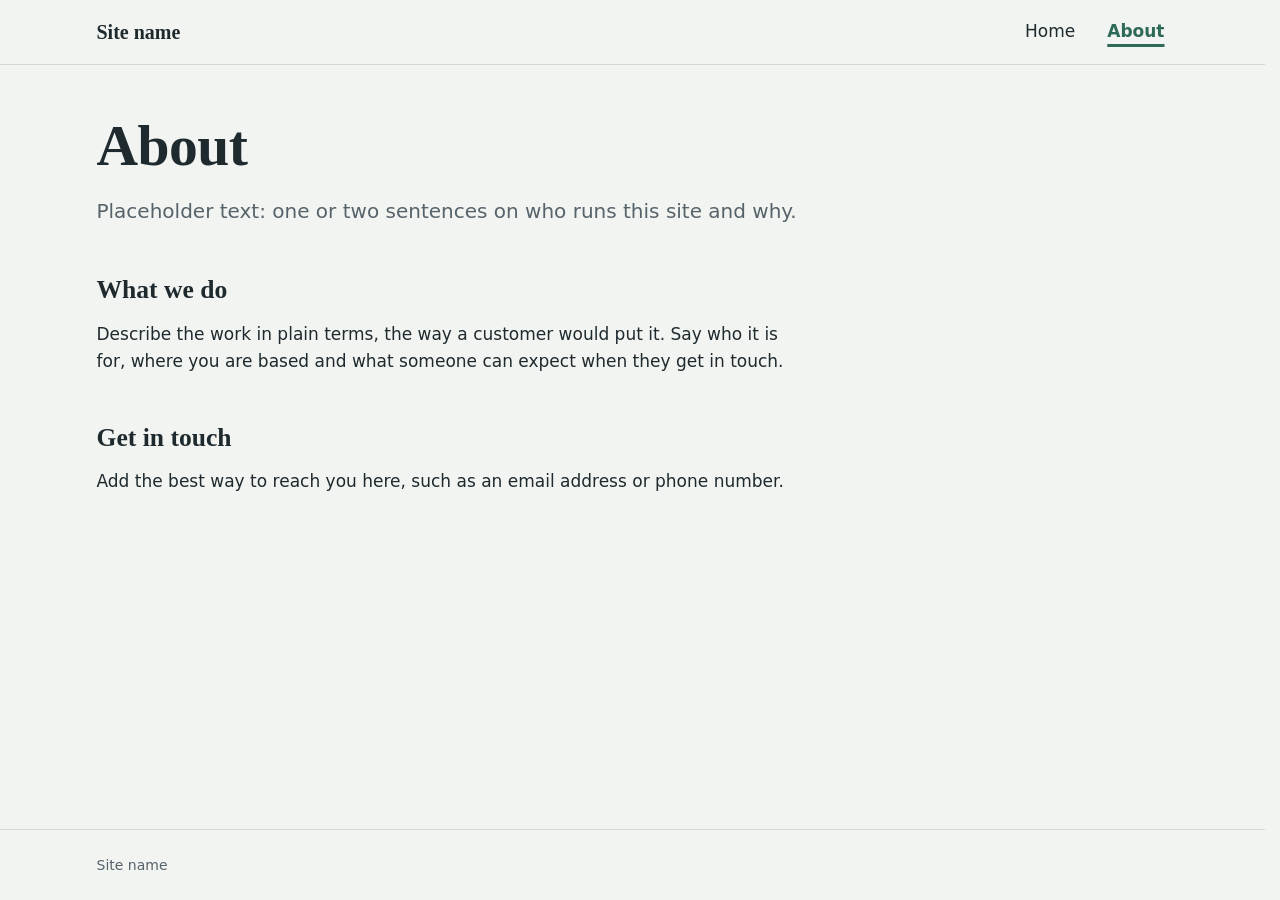
==== about.html @ 4434c0dd "Initial commit" ====
<!doctype html>
<html lang="en-AU">
<head>
  <meta charset="utf-8">
  <meta name="viewport" content="width=device-width, initial-scale=1">
  <title>About | Site name</title>
  <meta name="description" content="Who we are and what we do.">
  <link rel="stylesheet" href="assets/css/theme.css">
  <link rel="stylesheet" href="assets/css/main.css">
  <link rel="stylesheet" href="assets/components/nav/nav.css">
  <script src="assets/components/nav/nav.js" defer></script>
</head>
<body>
  <header data-site-nav></header>

  <main id="main" class="page" tabindex="-1">
    <h1>About</h1>
    <p class="lede">Placeholder text: one or two sentences on who runs this site and why.</p>

    <h2>What we do</h2>
    <p>Describe the work in plain terms, the way a customer would put it. Say who it is for, where you are based and what someone can expect when they get in touch.</p>

    <h2>Get in touch</h2>
    <p>Add the best way to reach you here, such as an email address or phone number.</p>
  </main>

  <footer class="site-footer">
    <p>Site name</p>
  </footer>
</body>
</html>
---- assets/css/theme.css ----
/*
  Theme: this site's colours, fonts and spacing.

  This is the ONLY file where colours and fonts are set. Every other
  stylesheet (including the nav component) reads these custom properties.
  The values below are placeholders for the template: replace them with
  each site's own palette and typefaces.
*/

:root {
  /* Colour: placeholder palette (cool paper, slate ink, eucalyptus accent) */
  --colour-paper: #f2f4f1;          /* page background */
  --colour-surface: #ffffff;        /* raised surfaces, mobile menu panel */
  --colour-ink: #1f2a2e;            /* body text */
  --colour-ink-muted: #56636a;      /* secondary text */
  --colour-line: #d3d9d6;           /* borders and dividers */
  --colour-accent: #2d6a58;         /* links, current page, focus ring */
  --colour-accent-strong: #1d4a3d;  /* hover and pressed states */
  --colour-on-accent: #ffffff;      /* text on accent backgrounds */

  /* Fonts: system stacks so the template loads nothing extra */
  --font-body: system-ui, -apple-system, "Segoe UI", Roboto, "Helvetica Neue", Arial, sans-serif;
  --font-display: "Iowan Old Style", "Palatino Linotype", Palatino, "Book Antiqua", Georgia, serif;

  /* Type scale (roughly a 1.25 ratio) */
  --text-sm: 0.875rem;
  --text-base: 1.0625rem;
  --text-lg: 1.25rem;
  --text-xl: 1.6rem;
  --text-2xl: 2.1rem;
  --text-3xl: clamp(2.4rem, 6vw, 3.6rem);
  --leading-body: 1.6;
  --leading-tight: 1.15;
  --measure: 66ch;                  /* comfortable line length */

  /* Spacing */
  --space-1: 0.25rem;
  --space-2: 0.5rem;
  --space-3: 0.75rem;
  --space-4: 1rem;
  --space-5: 1.5rem;
  --space-6: 2rem;
  --space-7: 3rem;
  --space-8: 4.5rem;

  /* Layout */
  --page-max-width: 72rem;
  --page-gutter: clamp(1rem, 4vw, 2.5rem);
  --radius: 0.375rem;

  /* Navigation */
  --nav-bar-height: 4rem;           /* fixed height of the top bar */
  --nav-link-gap: var(--space-5);
  --focus-ring: 3px solid var(--colour-accent);
  --focus-offset: 3px;

  /* Stacking order: the header must sit above everything else on the page */
  --z-nav: 1000;

  /* Motion */
  --duration-fast: 160ms;
  --easing: cubic-bezier(0.2, 0, 0, 1);

  /*
    Breakpoint (for reference only: custom properties cannot be used inside
    media queries). The mobile menu applies under 768 px; 768 px and wider is
    the desktop menu. nav.css and nav.js both use this value.
  */
}
---- assets/css/main.css ----
/*
  Base page styles. Colours, fonts and spacing come from theme.css.
*/

*,
*::before,
*::after {
  box-sizing: border-box;
}

html {
  -webkit-text-size-adjust: 100%;
  text-size-adjust: 100%;
  scrollbar-gutter: stable;
}

body {
  margin: 0;
  min-height: 100vh;
  display: flex;
  flex-direction: column;
  background: var(--colour-paper);
  color: var(--colour-ink);
  font-family: var(--font-body);
  font-size: var(--text-base);
  line-height: var(--leading-body);
}

img {
  max-width: 100%;
  height: auto;
  display: block;
}

h1,
h2,
h3 {
  font-family: var(--font-display);
  font-weight: 600;
  line-height: var(--leading-tight);
  margin: 0 0 var(--space-4);
  text-wrap: balance;
}

h1 {
  font-size: var(--text-3xl);
  letter-spacing: -0.01em;
}

h2 {
  font-size: var(--text-xl);
  margin-top: var(--space-7);
}

p {
  margin: 0 0 var(--space-4);
  max-width: var(--measure);
}

a {
  color: var(--colour-accent);
  text-underline-offset: 0.18em;
}

a:hover {
  color: var(--colour-accent-strong);
}

:focus-visible {
  outline: var(--focus-ring);
  outline-offset: var(--focus-offset);
}

/* Page layout */

.page {
  flex: 1;
  width: 100%;
  max-width: var(--page-max-width);
  margin: 0 auto;
  padding: var(--space-7) var(--page-gutter) var(--space-8);
}

.page:focus {
  outline: none;
}

.lede {
  font-size: var(--text-lg);
  color: var(--colour-ink-muted);
}

.steps {
  max-width: var(--measure);
  padding-left: var(--space-5);
}

.steps li {
  margin-bottom: var(--space-3);
  padding-left: var(--space-2);
}

code {
  font-size: 0.92em;
  background: var(--colour-surface);
  border: 1px solid var(--colour-line);
  border-radius: var(--radius);
  padding: 0.05em 0.35em;
}

.site-footer {
  border-top: 1px solid var(--colour-line);
  color: var(--colour-ink-muted);
  font-size: var(--text-sm);
}

.site-footer p {
  max-width: var(--page-max-width);
  margin: 0 auto;
  padding: var(--space-5) var(--page-gutter);
}

@media (prefers-reduced-motion: reduce) {
  *,
  *::before,
  *::after {
    animation-duration: 0.01ms !important;
    transition-duration: 0.01ms !important;
  }
}
---- assets/components/nav/nav.css ----
/*
  Shared navigation menu styles.
  Colours, fonts and sizes come from assets/css/theme.css.

  Breakpoint: the mobile menu applies under 768 px. This must match
  DESKTOP_QUERY in nav.js.

  Do not add transform, filter or backdrop-filter to .site-header: they
  would trap the fixed mobile panel inside the header.
*/

/*
  Sections reached from a link (in the menu, in the page, or from another
  page) stop just below the sticky header instead of underneath it.
  Set on elements with an id rather than as scroll-padding on <html>:
  scroll-padding makes the page jump when the header itself gets focus.
*/
:where([id]:not(.site-nav__panel)) {
  scroll-margin-top: calc(var(--nav-bar-height) + var(--space-4));
}

/* Reserve the bar's space before the script runs, so the page does not jump. */
[data-site-nav] {
  min-height: var(--nav-bar-height);
}

.site-header {
  position: sticky;
  top: 0;
  z-index: var(--z-nav);
  background: var(--colour-paper);
  border-bottom: 1px solid var(--colour-line);
  font-family: var(--font-body);
}

.site-nav__bar {
  display: flex;
  align-items: center;
  justify-content: space-between;
  gap: var(--space-4);
  height: var(--nav-bar-height);
  max-width: var(--page-max-width);
  margin: 0 auto;
  padding: 0 var(--page-gutter);
}

/* Skip link: hidden until it receives keyboard focus */
.site-nav__skip {
  position: absolute;
  top: var(--space-2);
  left: var(--space-2);
  z-index: 1;
  padding: var(--space-2) var(--space-4);
  background: var(--colour-accent);
  color: var(--colour-on-accent);
  border-radius: var(--radius);
  transform: translateY(-200%);
}

.site-nav__skip:focus {
  transform: none;
  color: var(--colour-on-accent);
}

.site-nav__brand {
  font-family: var(--font-display);
  font-size: var(--text-lg);
  font-weight: 600;
  color: var(--colour-ink);
  text-decoration: none;
  white-space: nowrap;
  overflow: hidden;
  text-overflow: ellipsis;
  min-width: 0;
}

.site-nav__brand:hover {
  color: var(--colour-accent-strong);
}

.site-nav__list {
  list-style: none;
  margin: 0;
  padding: 0;
}

.site-nav__link {
  color: var(--colour-ink);
  text-decoration: none;
  border-radius: var(--radius);
}

.site-nav__link:hover {
  color: var(--colour-accent-strong);
  text-decoration: underline;
  text-decoration-thickness: 1px;
}

.site-nav__link[aria-current="page"] {
  color: var(--colour-accent);
  font-weight: 600;
  text-decoration: underline;
  text-decoration-thickness: 3px;
  text-underline-offset: 0.4em;
}

.site-nav__skip:focus-visible,
.site-nav__brand:focus-visible,
.site-nav__link:focus-visible,
.site-nav__toggle:focus-visible {
  outline: var(--focus-ring);
  outline-offset: var(--focus-offset);
}

/* Hamburger button */
.site-nav__toggle {
  display: none;
  flex: none;
  align-items: center;
  justify-content: center;
  width: 2.75rem;
  height: 2.75rem;
  margin-right: calc(var(--space-2) * -1);
  padding: 0;
  border: 0;
  border-radius: var(--radius);
  background: transparent;
  color: var(--colour-ink);
  cursor: pointer;
}

.site-nav__icon,
.site-nav__icon::before,
.site-nav__icon::after {
  display: block;
  width: 1.375rem;
  height: 2px;
  background: currentColor;
  border-radius: 1px;
  transition: transform var(--duration-fast) var(--easing),
    background-color var(--duration-fast) var(--easing);
}

.site-nav__icon {
  position: relative;
}

.site-nav__icon::before,
.site-nav__icon::after {
  content: "";
  position: absolute;
  left: 0;
}

.site-nav__icon::before {
  transform: translateY(-7px);
}

.site-nav__icon::after {
  transform: translateY(7px);
}

/* Bars become a cross while the menu is open */
.site-nav__toggle[aria-expanded="true"] .site-nav__icon {
  background-color: transparent;
}

.site-nav__toggle[aria-expanded="true"] .site-nav__icon::before {
  transform: rotate(45deg);
}

.site-nav__toggle[aria-expanded="true"] .site-nav__icon::after {
  transform: rotate(-45deg);
}

/* Desktop: 768 px and wider */
@media (min-width: 768px) {
  .site-nav__list {
    display: flex;
    gap: var(--nav-link-gap);
  }

  .site-nav__link {
    display: inline-block;
    padding: var(--space-2) var(--space-1);
  }
}

/* Mobile: under 768 px */
@media (max-width: 767.98px) {
  .site-nav__toggle {
    display: inline-flex;
  }

  /* The panel fills the screen below the bar and scrolls on its own */
  .site-nav__panel {
    position: fixed;
    top: var(--nav-bar-height);
    right: 0;
    bottom: 0;
    left: 0;
    overflow-y: auto;
    overscroll-behavior: contain;
    padding: var(--space-4) var(--page-gutter) var(--space-7);
    background: var(--colour-surface);
    border-top: 1px solid var(--colour-line);
    visibility: hidden;
    opacity: 0;
    transform: translateY(-0.5rem);
    transition: opacity var(--duration-fast) var(--easing),
      transform var(--duration-fast) var(--easing),
      visibility 0s linear var(--duration-fast);
  }

  .site-header.is-open .site-nav__panel {
    visibility: visible;
    opacity: 1;
    transform: none;
    transition: opacity var(--duration-fast) var(--easing),
      transform var(--duration-fast) var(--easing),
      visibility 0s linear 0s;
  }

  .site-nav__list li {
    border-bottom: 1px solid var(--colour-line);
  }

  .site-nav__link {
    display: block;
    padding: var(--space-4) var(--space-1);
    font-size: var(--text-lg);
  }
}

/*
  Stops the page behind the open mobile menu from scrolling.
  Lock <html> only: putting overflow: hidden on <body> as well makes the body
  its own scroll container, which breaks the sticky header on scrolled pages.
*/
html.site-nav-lock {
  overflow: hidden;
}
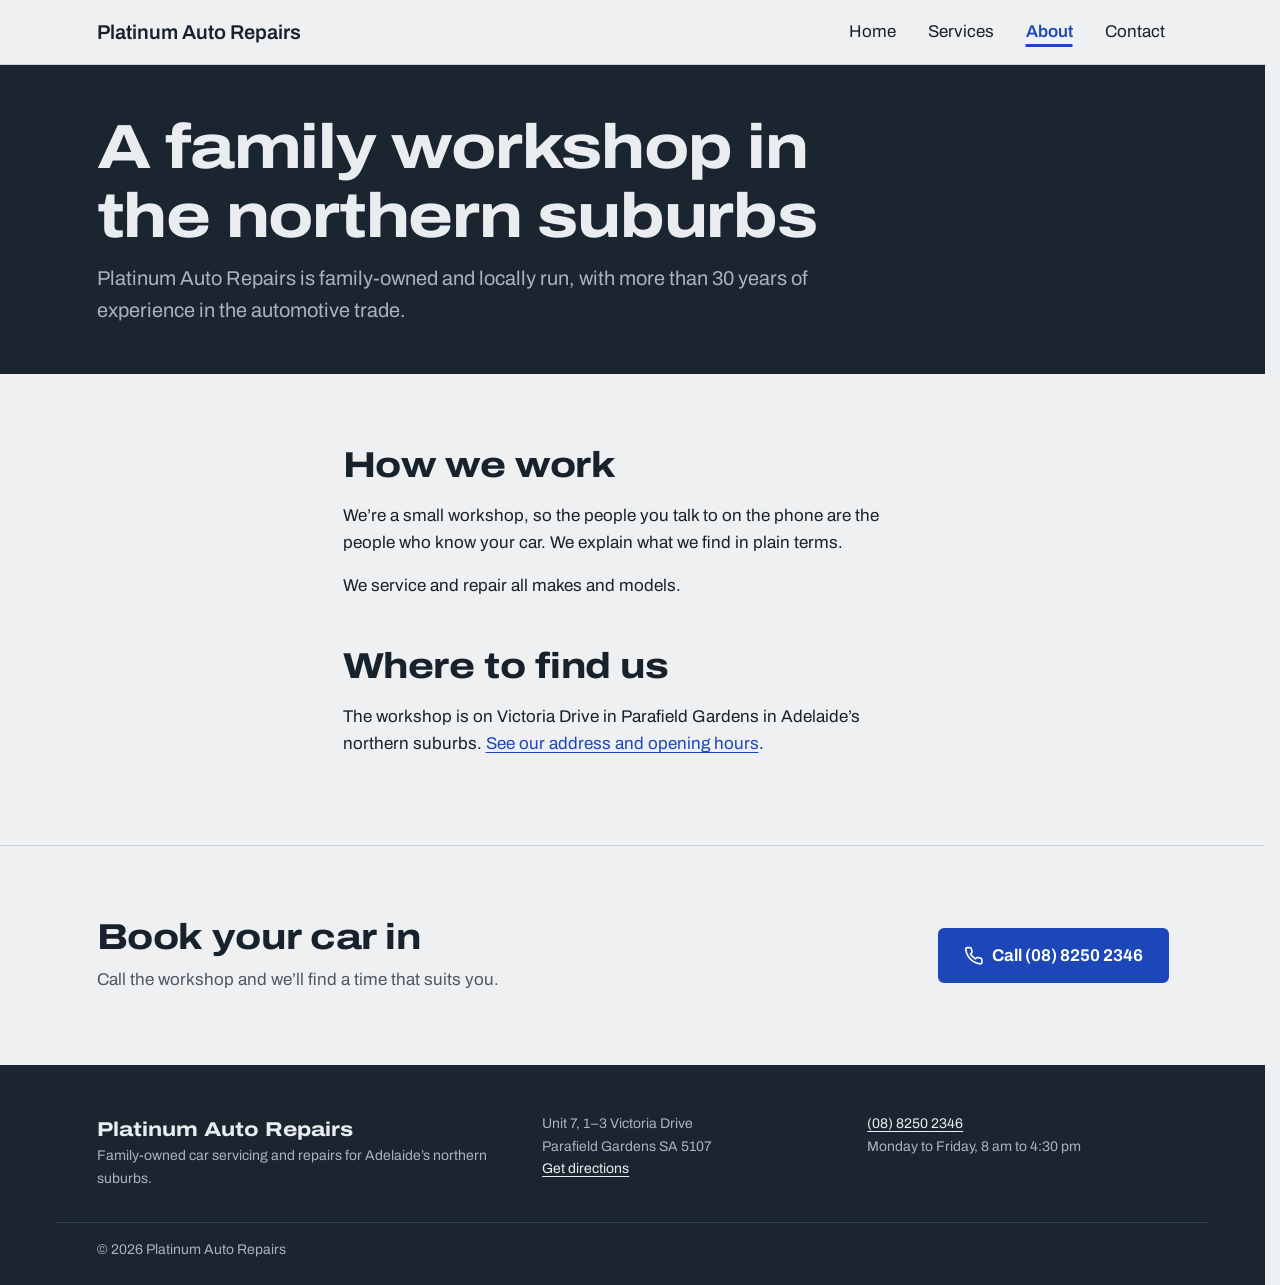
==== commit c50749af: "Redesign site for Platinum Auto Repairs Replace the template placeholder pages with a four-page site" ====
--- a/about.html
+++ b/about.html
@@ -3,8 +3,9 @@
 <head>
   <meta charset="utf-8">
   <meta name="viewport" content="width=device-width, initial-scale=1">
-  <title>About | Site name</title>
-  <meta name="description" content="Who we are and what we do.">
+  <title>About us | Platinum Auto Repairs, Parafield Gardens</title>
+  <meta name="description" content="Platinum Auto Repairs is a family-owned mechanic in Parafield Gardens, SA, with more than 30 years in the automotive trade.">
+  <meta name="theme-color" content="#1a2530">
   <link rel="stylesheet" href="assets/css/theme.css">
   <link rel="stylesheet" href="assets/css/main.css">
   <link rel="stylesheet" href="assets/components/nav/nav.css">
@@ -13,19 +14,56 @@
 <body>
   <header data-site-nav></header>
 
-  <main id="main" class="page" tabindex="-1">
-    <h1>About</h1>
-    <p class="lede">Placeholder text: one or two sentences on who runs this site and why.</p>
+  <main id="main" tabindex="-1">
+    <section class="band page-head" aria-labelledby="page-heading">
+      <div class="wrap">
+        <h1 id="page-heading">A family workshop in the northern suburbs</h1>
+        <p class="lede">Platinum Auto Repairs is family-owned and locally run, with more than 30 years of experience in the automotive trade.</p>
+      </div>
+    </section>
 
-    <h2>What we do</h2>
-    <p>Describe the work in plain terms, the way a customer would put it. Say who it is for, where you are based and what someone can expect when they get in touch.</p>
+    <section class="section">
+      <div class="wrap prose">
+        <h2>How we work</h2>
+        <p>We&rsquo;re a small workshop, so the people you talk to on the phone are the people who know your car. We explain what we find in plain terms.</p>
+        <p>We service and repair all makes and models.</p>
 
-    <h2>Get in touch</h2>
-    <p>Add the best way to reach you here, such as an email address or phone number.</p>
+        <h2>Where to find us</h2>
+        <p>The workshop is on Victoria Drive in Parafield Gardens in Adelaide&rsquo;s northern suburbs. <a href="contact.html">See our address and opening hours</a>.</p>
+      </div>
+    </section>
+
+    <section class="section" aria-labelledby="book-heading">
+      <div class="wrap call-strip">
+        <div>
+          <h2 id="book-heading">Book your car in</h2>
+          <p>Call the workshop and we&rsquo;ll find a time that suits you.</p>
+        </div>
+        <div class="actions">
+          <a class="button" href="tel:+61882502346"><svg viewBox="0 0 24 24" aria-hidden="true" fill="none" stroke="currentColor" stroke-width="2" stroke-linecap="round" stroke-linejoin="round"><path d="M22 16.9v3a2 2 0 0 1-2.2 2 19.8 19.8 0 0 1-8.6-3.1 19.5 19.5 0 0 1-6-6A19.8 19.8 0 0 1 2.1 4.2 2 2 0 0 1 4.1 2h3a2 2 0 0 1 2 1.7c.1.9.4 1.8.7 2.7a2 2 0 0 1-.5 2.1L8 9.8a16 16 0 0 0 6 6l1.3-1.3a2 2 0 0 1 2.1-.4c.9.3 1.8.6 2.7.7a2 2 0 0 1 1.7 2z"/></svg>Call (08) 8250 2346</a>
+        </div>
+      </div>
+    </section>
   </main>
 
   <footer class="site-footer">
-    <p>Site name</p>
+    <div class="wrap site-footer__grid">
+      <div>
+        <p class="site-footer__name">Platinum Auto Repairs</p>
+        <p>Family-owned car servicing and repairs for Adelaide&rsquo;s northern suburbs.</p>
+      </div>
+      <address>
+        Unit 7, 1&ndash;3 Victoria Drive<br>Parafield Gardens SA 5107<br>
+        <a href="https://www.google.com/maps/search/?api=1&amp;query=Platinum+Auto+Repairs%2C+Victoria+Drive%2C+Parafield+Gardens+SA+5107">Get directions</a>
+      </address>
+      <div>
+        <p><a href="tel:+61882502346">(08) 8250 2346</a></p>
+        <p>Monday to Friday, 8&nbsp;am to 4:30&nbsp;pm</p>
+      </div>
+    </div>
+    <div class="wrap site-footer__legal">
+      <p>&copy; 2026 Platinum Auto Repairs</p>
+    </div>
   </footer>
 </body>
 </html>
--- a/assets/css/theme.css
+++ b/assets/css/theme.css
@@ -1,36 +1,55 @@
 /*
-  Theme: this site's colours, fonts and spacing.
+  Theme: Platinum Auto Repairs colours, fonts and spacing.
 
   This is the ONLY file where colours and fonts are set. Every other
   stylesheet (including the nav component) reads these custom properties.
-  The values below are placeholders for the template: replace them with
-  each site's own palette and typefaces.
+
+  Palette: cool platinum greys and a graphite ink, a cobalt accent for links
+  and buttons, and a manila "job card" colour borrowed from the paper dockets
+  used in the workshop.
 */
 
+/* Archivo: one family, used at different widths (expanded for headings,
+   normal for reading, condensed for the job card). */
+@import url("https://fonts.googleapis.com/css2?family=Archivo:wdth,wght@62..125,400..800&display=swap");
+
 :root {
-  /* Colour: placeholder palette (cool paper, slate ink, eucalyptus accent) */
-  --colour-paper: #f2f4f1;          /* page background */
+  /* Colour */
+  --colour-paper: #eef0f2;          /* page background (platinum grey) */
   --colour-surface: #ffffff;        /* raised surfaces, mobile menu panel */
-  --colour-ink: #1f2a2e;            /* body text */
-  --colour-ink-muted: #56636a;      /* secondary text */
-  --colour-line: #d3d9d6;           /* borders and dividers */
-  --colour-accent: #2d6a58;         /* links, current page, focus ring */
-  --colour-accent-strong: #1d4a3d;  /* hover and pressed states */
+  --colour-ink: #18222c;            /* body text (graphite) */
+  --colour-ink-muted: #4c5864;      /* secondary text */
+  --colour-line: #c9d0d6;           /* borders and dividers */
+  --colour-accent: #1d47b8;         /* links, current page, focus ring (cobalt) */
+  --colour-accent-strong: #12318a;  /* hover and pressed states */
   --colour-on-accent: #ffffff;      /* text on accent backgrounds */
 
-  /* Fonts: system stacks so the template loads nothing extra */
-  --font-body: system-ui, -apple-system, "Segoe UI", Roboto, "Helvetica Neue", Arial, sans-serif;
-  --font-display: "Iowan Old Style", "Palatino Linotype", Palatino, "Book Antiqua", Georgia, serif;
+  --colour-band: #1a2530;           /* dark graphite bands (hero, footer) */
+  --colour-on-band: #e9edf0;        /* text on dark bands */
+  --colour-on-band-muted: #a8b3bd;  /* secondary text on dark bands */
+  --colour-band-line: #33414e;      /* dividers on dark bands */
+  --colour-band-accent: #9db6ff;    /* links and focus ring on dark bands */
+
+  --colour-docket: #f3e8c4;         /* job card paper */
+  --colour-docket-line: #cdbd8c;    /* job card ruled lines */
+  --colour-docket-ink: #2a2416;     /* job card text */
+
+  /* Fonts */
+  --font-body: "Archivo", system-ui, -apple-system, "Segoe UI", Roboto, "Helvetica Neue", Arial, sans-serif;
+  --font-display: "Archivo", system-ui, -apple-system, "Segoe UI", Roboto, "Helvetica Neue", Arial, sans-serif;
+  --display-stretch: 118%;          /* expanded width for headings */
+  --display-weight: 750;
+  --condensed-stretch: 78%;         /* condensed width for the job card */
 
   /* Type scale (roughly a 1.25 ratio) */
   --text-sm: 0.875rem;
   --text-base: 1.0625rem;
   --text-lg: 1.25rem;
   --text-xl: 1.6rem;
-  --text-2xl: 2.1rem;
-  --text-3xl: clamp(2.4rem, 6vw, 3.6rem);
+  --text-2xl: clamp(1.75rem, 3.5vw, 2.25rem);
+  --text-3xl: clamp(2.2rem, 6vw, 3.9rem);
   --leading-body: 1.6;
-  --leading-tight: 1.15;
+  --leading-tight: 1.1;
   --measure: 66ch;                  /* comfortable line length */
 
   /* Spacing */
@@ -42,6 +61,7 @@
   --space-6: 2rem;
   --space-7: 3rem;
   --space-8: 4.5rem;
+  --space-9: 6.5rem;
 
   /* Layout */
   --page-max-width: 72rem;
--- a/assets/css/main.css
+++ b/assets/css/main.css
@@ -36,7 +36,8 @@
 h2,
 h3 {
   font-family: var(--font-display);
-  font-weight: 600;
+  font-stretch: var(--display-stretch);
+  font-weight: var(--display-weight);
   line-height: var(--leading-tight);
   margin: 0 0 var(--space-4);
   text-wrap: balance;
@@ -44,12 +45,16 @@
 
 h1 {
   font-size: var(--text-3xl);
+  letter-spacing: -0.02em;
+}
+
+h2 {
+  font-size: var(--text-2xl);
   letter-spacing: -0.01em;
 }
 
-h2 {
-  font-size: var(--text-xl);
-  margin-top: var(--space-7);
+h3 {
+  font-size: var(--text-lg);
 }
 
 p {
@@ -71,18 +76,34 @@
   outline-offset: var(--focus-offset);
 }
 
-/* Page layout */
-
-.page {
+/* ------------------------------------------------------------------
+   Layout
+   ------------------------------------------------------------------ */
+
+main {
   flex: 1;
+  width: 100%;
+}
+
+main:focus {
+  outline: none;
+}
+
+.wrap {
   width: 100%;
   max-width: var(--page-max-width);
   margin: 0 auto;
-  padding: var(--space-7) var(--page-gutter) var(--space-8);
-}
-
-.page:focus {
-  outline: none;
+  padding-left: var(--page-gutter);
+  padding-right: var(--page-gutter);
+}
+
+.section {
+  padding-top: var(--space-8);
+  padding-bottom: var(--space-8);
+}
+
+.section + .section {
+  border-top: 1px solid var(--colour-line);
 }
 
 .lede {
@@ -90,34 +111,502 @@
   color: var(--colour-ink-muted);
 }
 
-.steps {
+/* Dark graphite band, used for the hero */
+.band {
+  background: var(--colour-band);
+  color: var(--colour-on-band);
+}
+
+.band .lede {
+  color: var(--colour-on-band-muted);
+}
+
+.band a:not(.button) {
+  color: var(--colour-band-accent);
+}
+
+.band :focus-visible {
+  outline-color: var(--colour-band-accent);
+}
+
+/* ------------------------------------------------------------------
+   Buttons
+   ------------------------------------------------------------------ */
+
+.actions {
+  display: flex;
+  flex-wrap: wrap;
+  gap: var(--space-3);
+  margin-top: var(--space-6);
+}
+
+.button {
+  display: inline-flex;
+  align-items: center;
+  gap: var(--space-2);
+  min-height: 3rem;
+  padding: var(--space-3) var(--space-5);
+  border: 2px solid var(--colour-accent);
+  border-radius: var(--radius);
+  background: var(--colour-accent);
+  color: var(--colour-on-accent);
+  font-weight: 650;
+  text-decoration: none;
+  transition: background-color var(--duration-fast) var(--easing),
+    border-color var(--duration-fast) var(--easing);
+}
+
+.button:hover {
+  background: var(--colour-accent-strong);
+  border-color: var(--colour-accent-strong);
+  color: var(--colour-on-accent);
+}
+
+.button--quiet {
+  background: transparent;
+  color: var(--colour-accent);
+}
+
+.button--quiet:hover {
+  background: var(--colour-surface);
+  color: var(--colour-accent-strong);
+}
+
+.band .button--quiet {
+  border-color: var(--colour-on-band-muted);
+  color: var(--colour-on-band);
+}
+
+.band .button--quiet:hover {
+  border-color: var(--colour-on-band);
+  background: transparent;
+  color: var(--colour-on-band);
+}
+
+.button svg {
+  width: 1.15em;
+  height: 1.15em;
+  flex: none;
+}
+
+/* ------------------------------------------------------------------
+   Hero (home page)
+   ------------------------------------------------------------------ */
+
+.hero {
+  padding-top: var(--space-8);
+  padding-bottom: var(--space-8);
+}
+
+.hero__grid {
+  display: grid;
+  gap: var(--space-7);
+  align-items: center;
+}
+
+.hero h1 {
+  max-width: 14ch;
+}
+
+.hero .lede {
+  max-width: 44ch;
+}
+
+@media (min-width: 900px) {
+  .hero__grid {
+    grid-template-columns: minmax(0, 1.35fr) minmax(0, 1fr);
+  }
+}
+
+/* Smaller banner used at the top of inner pages */
+.page-head {
+  padding-top: var(--space-7);
+  padding-bottom: var(--space-7);
+}
+
+.page-head h1 {
+  max-width: 18ch;
+  margin-bottom: var(--space-3);
+}
+
+.page-head .lede {
+  margin-bottom: 0;
+}
+
+/* ------------------------------------------------------------------
+   Job card: the workshop docket that holds the shop's essentials
+   ------------------------------------------------------------------ */
+
+.job-card {
+  position: relative;
+  max-width: 26rem;
+  padding: var(--space-6) var(--space-5) var(--space-5) calc(var(--space-5) + 1.75rem);
+  background-color: var(--colour-docket);
+  background-image: repeating-linear-gradient(
+    to bottom,
+    transparent 0,
+    transparent calc(2.25rem - 1px),
+    var(--colour-docket-line) calc(2.25rem - 1px),
+    var(--colour-docket-line) 2.25rem
+  );
+  background-position: 0 var(--space-6);
+  color: var(--colour-docket-ink);
+  font-stretch: var(--condensed-stretch);
+  transform: rotate(-1.5deg);
+  border-radius: 2px;
+}
+
+/* Punched hole and the margin line down the left edge */
+.job-card::before {
+  content: "";
+  position: absolute;
+  top: var(--space-5);
+  left: 0.6rem;
+  width: 0.9rem;
+  height: 0.9rem;
+  border-radius: 50%;
+  background: var(--colour-band);
+}
+
+.job-card::after {
+  content: "";
+  position: absolute;
+  top: 0;
+  bottom: 0;
+  left: 1.95rem;
+  border-left: 1px solid var(--colour-docket-line);
+}
+
+.job-card__title {
+  font-size: var(--text-xl);
+  font-stretch: var(--condensed-stretch);
+  font-weight: 750;
+  margin: 0 0 var(--space-3);
+}
+
+.job-card dl {
+  margin: 0;
+  display: grid;
+  grid-template-columns: auto 1fr;
+  column-gap: var(--space-4);
+  line-height: 2.25rem;
+}
+
+.job-card dt {
+  font-weight: 700;
+}
+
+.job-card dd {
+  margin: 0;
+}
+
+.band .job-card a {
+  color: inherit;
+  font-weight: 700;
+}
+
+.band .job-card a:hover {
+  color: var(--colour-accent-strong);
+}
+
+.job-card :focus-visible {
+  outline-color: var(--colour-accent);
+}
+
+@media (prefers-reduced-motion: no-preference) {
+  .job-card {
+    animation: job-card-in 520ms var(--easing) 120ms both;
+  }
+
+  @keyframes job-card-in {
+    from {
+      opacity: 0;
+      transform: translateY(1.5rem) rotate(2deg);
+    }
+    to {
+      opacity: 1;
+      transform: rotate(-1.5deg);
+    }
+  }
+}
+
+/* ------------------------------------------------------------------
+   Service list (home and services pages)
+   ------------------------------------------------------------------ */
+
+.section-head {
   max-width: var(--measure);
+  margin-bottom: var(--space-6);
+}
+
+.service-list {
+  list-style: none;
+  margin: 0;
+  padding: 0;
+  display: grid;
+  border-top: 2px solid var(--colour-ink);
+}
+
+.service-list li {
+  display: grid;
+  gap: var(--space-1) var(--space-6);
+  padding: var(--space-5) 0;
+  border-bottom: 1px solid var(--colour-line);
+}
+
+.service-list h3 {
+  margin: 0;
+}
+
+.service-list p {
+  margin: 0;
+  color: var(--colour-ink-muted);
+}
+
+@media (min-width: 768px) {
+  .service-list li {
+    grid-template-columns: minmax(12rem, 1fr) 2fr;
+    align-items: baseline;
+  }
+}
+
+.section-foot {
+  margin-top: var(--space-6);
+}
+
+/* Longer service descriptions on the services page */
+.service-detail {
+  display: grid;
+  gap: var(--space-2) var(--space-6);
+  padding: var(--space-6) 0;
+  border-bottom: 1px solid var(--colour-line);
+}
+
+.service-detail:first-of-type {
+  border-top: 2px solid var(--colour-ink);
+}
+
+.service-detail h2 {
+  font-size: var(--text-xl);
+  margin: 0;
+}
+
+.service-detail ul {
+  margin: var(--space-2) 0 0;
   padding-left: var(--space-5);
-}
-
-.steps li {
-  margin-bottom: var(--space-3);
-  padding-left: var(--space-2);
-}
-
-code {
-  font-size: 0.92em;
-  background: var(--colour-surface);
-  border: 1px solid var(--colour-line);
-  border-radius: var(--radius);
-  padding: 0.05em 0.35em;
-}
+  max-width: var(--measure);
+}
+
+.service-detail li {
+  margin-bottom: var(--space-1);
+}
+
+@media (min-width: 768px) {
+  .service-detail {
+    grid-template-columns: minmax(12rem, 1fr) 2fr;
+  }
+}
+
+/* ------------------------------------------------------------------
+   Facts (why choose us)
+   ------------------------------------------------------------------ */
+
+.facts {
+  display: grid;
+  gap: var(--space-6);
+  margin: 0;
+}
+
+.facts div {
+  border-left: 3px solid var(--colour-accent);
+  padding-left: var(--space-4);
+}
+
+.facts dt {
+  font-family: var(--font-display);
+  font-stretch: var(--display-stretch);
+  font-weight: var(--display-weight);
+  font-size: var(--text-lg);
+  line-height: var(--leading-tight);
+  margin-bottom: var(--space-2);
+}
+
+.facts dd {
+  margin: 0;
+  color: var(--colour-ink-muted);
+}
+
+@media (min-width: 768px) {
+  .facts {
+    grid-template-columns: repeat(3, minmax(0, 1fr));
+  }
+}
+
+/* ------------------------------------------------------------------
+   Visit / contact details
+   ------------------------------------------------------------------ */
+
+.visit {
+  display: grid;
+  gap: var(--space-7);
+}
+
+@media (min-width: 768px) {
+  .visit {
+    grid-template-columns: repeat(2, minmax(0, 1fr));
+  }
+}
+
+.details {
+  margin: 0;
+}
+
+.details dt {
+  font-weight: 700;
+  margin-top: var(--space-5);
+}
+
+.details dt:first-child {
+  margin-top: 0;
+}
+
+.details dd {
+  margin: var(--space-1) 0 0;
+}
+
+.details address {
+  font-style: normal;
+}
+
+.phone-big {
+  font-family: var(--font-display);
+  font-stretch: var(--display-stretch);
+  font-weight: var(--display-weight);
+  font-size: var(--text-2xl);
+  line-height: var(--leading-tight);
+  text-decoration: none;
+}
+
+.phone-big:hover {
+  text-decoration: underline;
+}
+
+.hours {
+  border-collapse: collapse;
+  width: 100%;
+  max-width: 24rem;
+}
+
+.hours th,
+.hours td {
+  text-align: left;
+  padding: var(--space-2) 0;
+  border-bottom: 1px solid var(--colour-line);
+}
+
+.hours th {
+  font-weight: 400;
+  padding-right: var(--space-5);
+}
+
+.hours td {
+  text-align: right;
+}
+
+.hours .is-closed td {
+  color: var(--colour-ink-muted);
+}
+
+.prose {
+  max-width: var(--measure);
+}
+
+.prose h2 {
+  margin-top: var(--space-7);
+}
+
+.prose h2:first-child {
+  margin-top: 0;
+}
+
+/* Call-to-action strip near the end of each page */
+.call-strip {
+  display: flex;
+  flex-wrap: wrap;
+  align-items: center;
+  justify-content: space-between;
+  gap: var(--space-5);
+}
+
+.call-strip h2 {
+  margin: 0;
+}
+
+.call-strip p {
+  margin: var(--space-2) 0 0;
+  color: var(--colour-ink-muted);
+}
+
+.call-strip .actions {
+  margin-top: 0;
+}
+
+/* ------------------------------------------------------------------
+   Footer
+   ------------------------------------------------------------------ */
 
 .site-footer {
-  border-top: 1px solid var(--colour-line);
-  color: var(--colour-ink-muted);
+  background: var(--colour-band);
+  color: var(--colour-on-band-muted);
   font-size: var(--text-sm);
 }
 
+.site-footer a {
+  color: var(--colour-on-band);
+}
+
+.site-footer a:hover {
+  color: var(--colour-band-accent);
+}
+
+.site-footer :focus-visible {
+  outline-color: var(--colour-band-accent);
+}
+
+.site-footer__grid {
+  display: grid;
+  gap: var(--space-5);
+  padding-top: var(--space-7);
+  padding-bottom: var(--space-6);
+}
+
+.site-footer__name {
+  font-family: var(--font-display);
+  font-stretch: var(--display-stretch);
+  font-weight: var(--display-weight);
+  font-size: var(--text-lg);
+  color: var(--colour-on-band);
+  margin: 0 0 var(--space-2);
+}
+
 .site-footer p {
-  max-width: var(--page-max-width);
-  margin: 0 auto;
-  padding: var(--space-5) var(--page-gutter);
+  margin: 0;
+}
+
+.site-footer address {
+  font-style: normal;
+}
+
+.site-footer__legal {
+  border-top: 1px solid var(--colour-band-line);
+  padding-top: var(--space-4);
+  padding-bottom: var(--space-5);
+}
+
+@media (min-width: 768px) {
+  .site-footer__grid {
+    grid-template-columns: 1.4fr 1fr 1fr;
+  }
 }
 
 @media (prefers-reduced-motion: reduce) {
@@ -128,3 +617,16 @@
     transition-duration: 0.01ms !important;
   }
 }
+
+/* Hidden visually but still read by screen readers */
+.visually-hidden {
+  position: absolute;
+  width: 1px;
+  height: 1px;
+  margin: -1px;
+  padding: 0;
+  overflow: hidden;
+  clip: rect(0 0 0 0);
+  white-space: nowrap;
+  border: 0;
+}
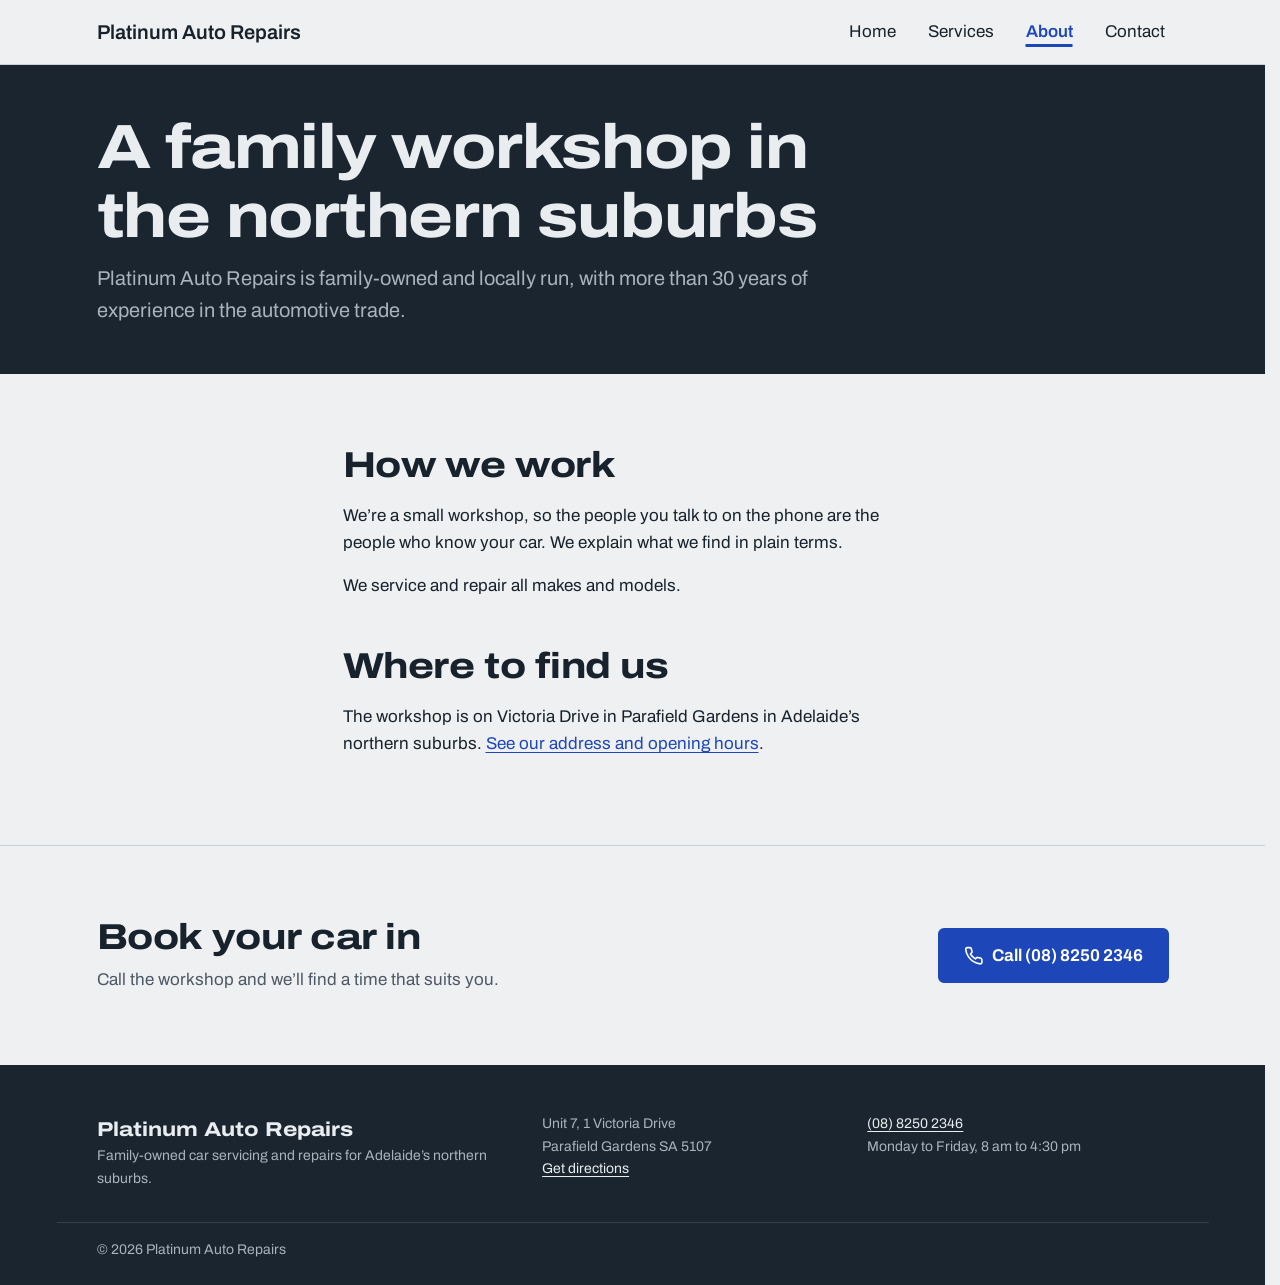
==== commit 3323f73f: "Correct workshop address to Unit 7, 1 Victoria Drive Co-Authored-By: Claude Opus 5.5 <noreply@anthro" ====
--- a/about.html
+++ b/about.html
@@ -53,7 +53,7 @@
         <p>Family-owned car servicing and repairs for Adelaide&rsquo;s northern suburbs.</p>
       </div>
       <address>
-        Unit 7, 1&ndash;3 Victoria Drive<br>Parafield Gardens SA 5107<br>
+        Unit 7, 1 Victoria Drive<br>Parafield Gardens SA 5107<br>
         <a href="https://www.google.com/maps/search/?api=1&amp;query=Platinum+Auto+Repairs%2C+Victoria+Drive%2C+Parafield+Gardens+SA+5107">Get directions</a>
       </address>
       <div>
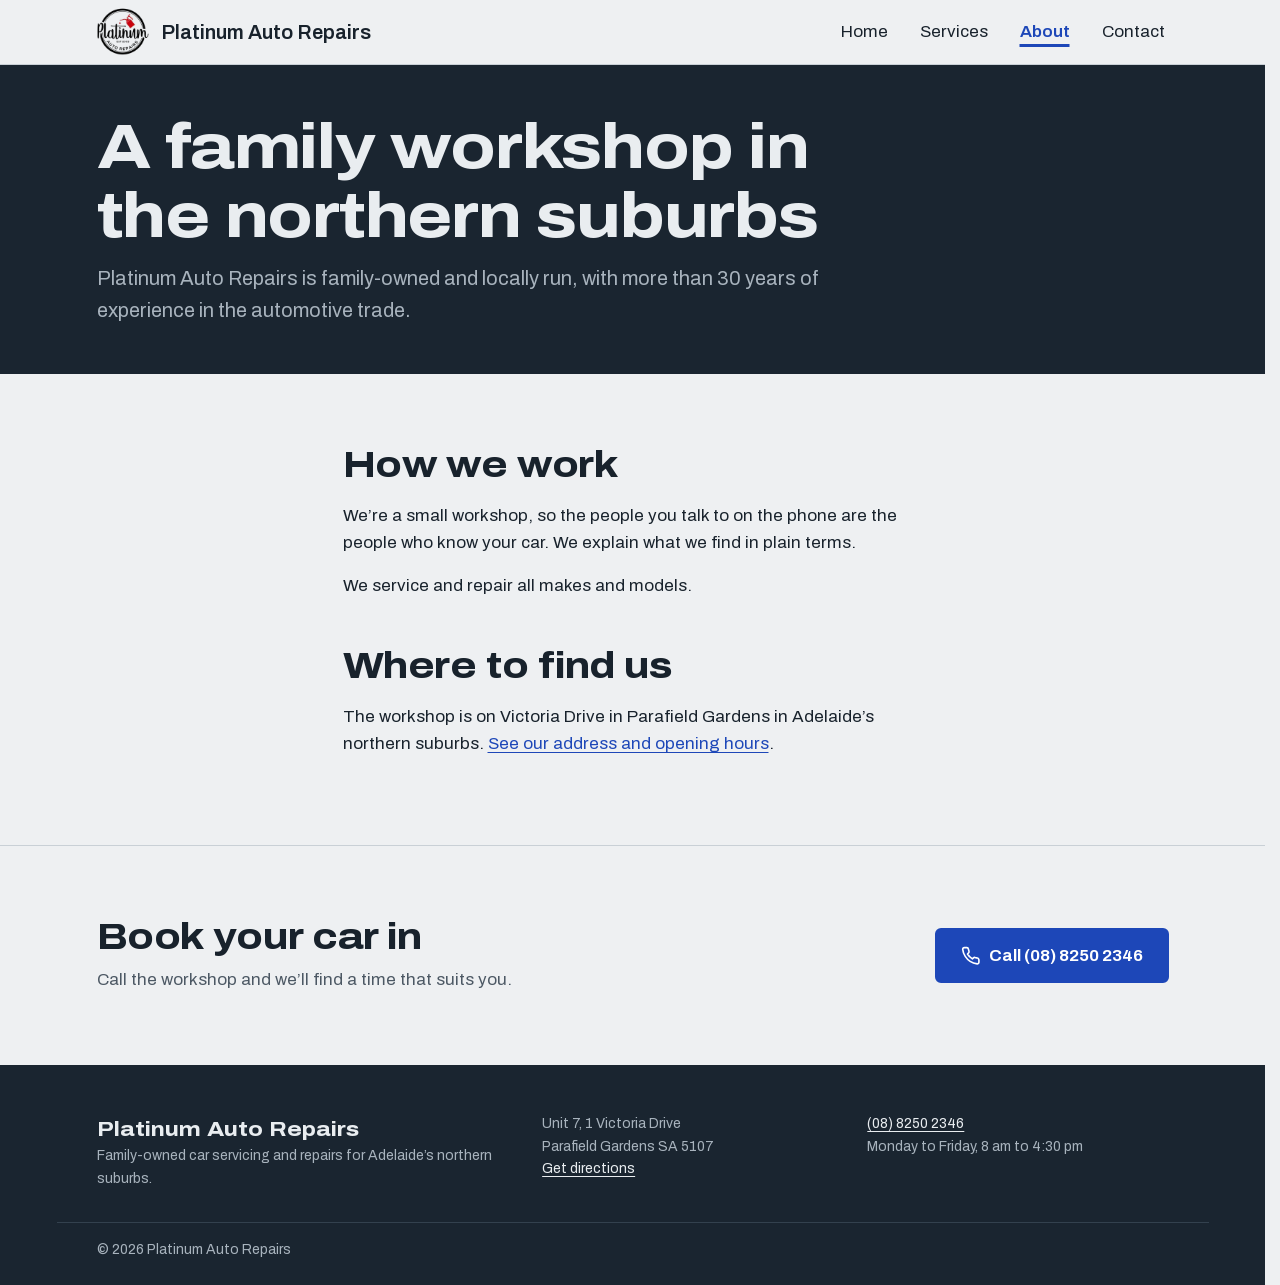
==== commit 85f9766f: "Add logo and speed up page loading - Logo shown beside the site name in the menu bar (new optional  " ====
--- a/about.html
+++ b/about.html
@@ -6,6 +6,9 @@
   <title>About us | Platinum Auto Repairs, Parafield Gardens</title>
   <meta name="description" content="Platinum Auto Repairs is a family-owned mechanic in Parafield Gardens, SA, with more than 30 years in the automotive trade.">
   <meta name="theme-color" content="#1a2530">
+  <link rel="preload" href="assets/fonts/archivo.woff2" as="font" type="font/woff2" crossorigin>
+  <link rel="icon" href="assets/images/favicon-32.png" type="image/png" sizes="32x32">
+  <link rel="apple-touch-icon" href="assets/images/apple-touch-icon.png">
   <link rel="stylesheet" href="assets/css/theme.css">
   <link rel="stylesheet" href="assets/css/main.css">
   <link rel="stylesheet" href="assets/components/nav/nav.css">
--- a/assets/css/theme.css
+++ b/assets/css/theme.css
@@ -9,9 +9,21 @@
   used in the workshop.
 */
 
-/* Archivo: one family, used at different widths (expanded for headings,
-   normal for reading, condensed for the job card). */
-@import url("https://fonts.googleapis.com/css2?family=Archivo:wdth,wght@62..125,400..800&display=swap");
+/*
+  Archivo: one family, used at different widths (expanded for headings,
+  normal for reading, condensed for the job card).
+  Self-hosted so the page does not wait on another server. The file is
+  trimmed to widths 75-125%, weights 400-800 and the Latin characters the
+  site uses. Each page preloads it in <head>. Licence: assets/fonts/OFL.txt
+*/
+@font-face {
+  font-family: "Archivo";
+  src: url("../fonts/archivo.woff2") format("woff2");
+  font-weight: 400 800;
+  font-stretch: 75% 125%;
+  font-style: normal;
+  font-display: swap;
+}
 
 :root {
   /* Colour */
@@ -70,6 +82,7 @@
 
   /* Navigation */
   --nav-bar-height: 4rem;           /* fixed height of the top bar */
+  --nav-logo-size: 3.25rem;         /* logo beside the site name in the bar */
   --nav-link-gap: var(--space-5);
   --focus-ring: 3px solid var(--colour-accent);
   --focus-offset: 3px;
--- a/assets/components/nav/nav.css
+++ b/assets/components/nav/nav.css
@@ -63,15 +63,29 @@
 }
 
 .site-nav__brand {
+  display: inline-flex;
+  align-items: center;
+  gap: var(--space-3);
   font-family: var(--font-display);
   font-size: var(--text-lg);
   font-weight: 600;
   color: var(--colour-ink);
   text-decoration: none;
+  min-width: 0;
+}
+
+.site-nav__name {
   white-space: nowrap;
   overflow: hidden;
   text-overflow: ellipsis;
   min-width: 0;
+}
+
+/* Optional logo (NAV_CONFIG.logo): sized to fit inside the bar */
+.site-nav__logo {
+  flex: none;
+  width: var(--nav-logo-size);
+  height: var(--nav-logo-size);
 }
 
 .site-nav__brand:hover {
@@ -171,6 +185,23 @@
 
 .site-nav__toggle[aria-expanded="true"] .site-nav__icon::after {
   transform: rotate(-45deg);
+}
+
+/* Very narrow phones: shrink the brand so the whole name fits */
+@media (max-width: 379.98px) {
+  .site-nav__bar {
+    gap: var(--space-2);
+  }
+
+  .site-nav__brand {
+    gap: var(--space-2);
+    font-size: var(--text-base);
+  }
+
+  .site-nav__logo {
+    width: calc(var(--nav-logo-size) * 0.85);
+    height: calc(var(--nav-logo-size) * 0.85);
+  }
 }
 
 /* Desktop: 768 px and wider */
